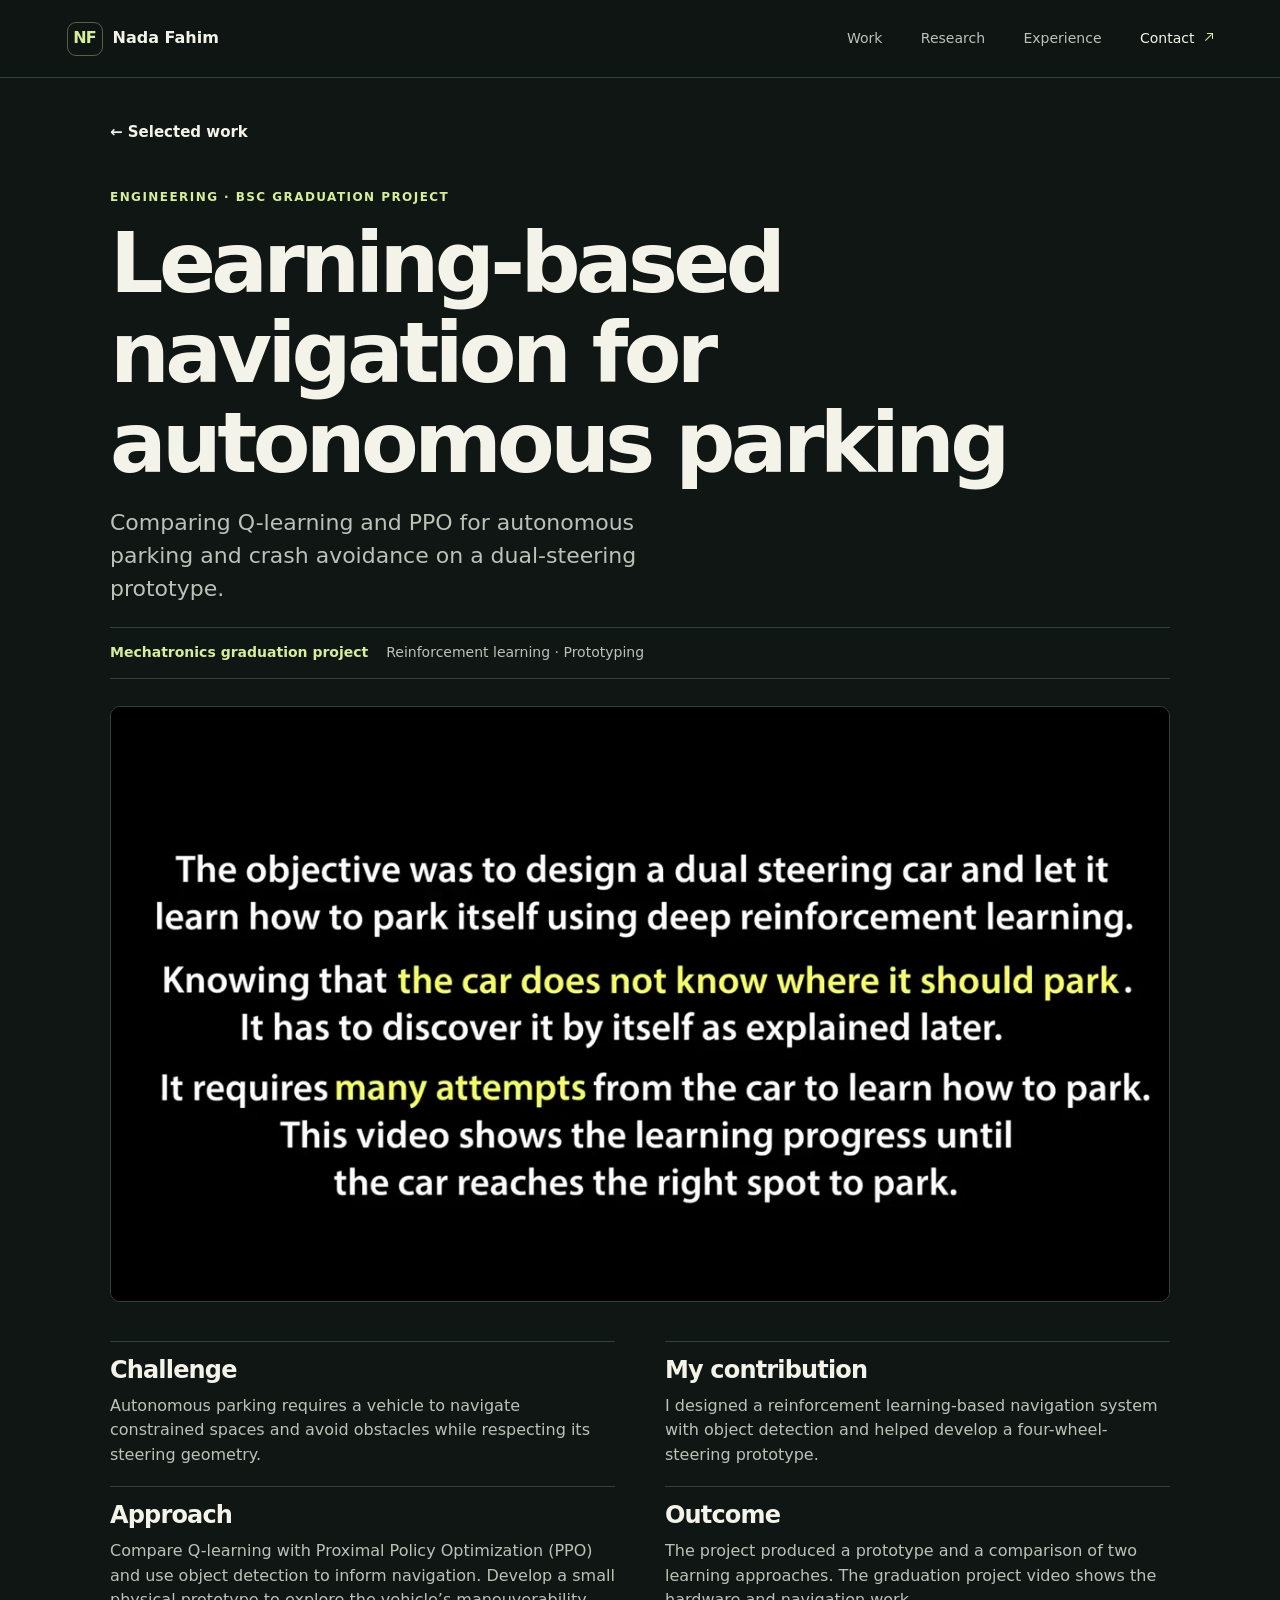
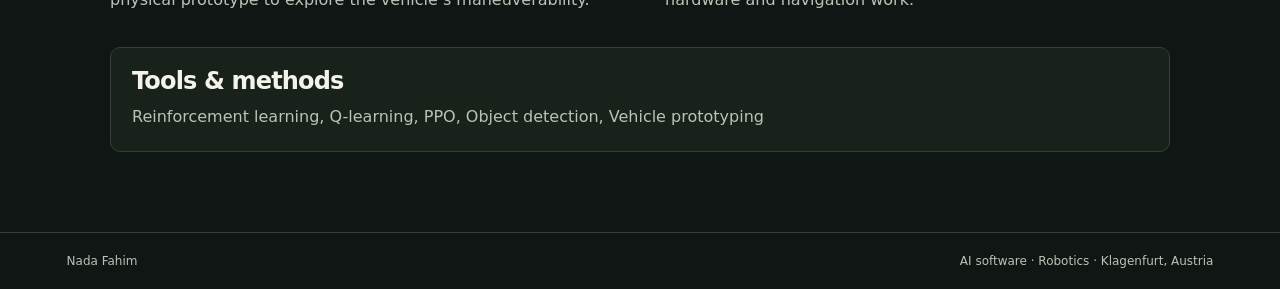
==== autonomous-parking.html @ fade5ad8 "Publish Nada Fahim portfolio" ====
<!doctype html><html lang="en"><head><meta charset="utf-8">
<meta name="viewport" content="width=device-width, initial-scale=1"><meta name="robots" content="noindex,nofollow">
<title>Learning-based navigation for autonomous parking | Nada Fahim</title><meta name="description" content="Nada Fahim · AI software developer, robotics engineer, and researcher based in Klagenfurt, Austria.">
<meta property="og:title" content="Learning-based navigation for autonomous parking | Nada Fahim"><meta property="og:description" content="Nada Fahim · AI software developer, robotics engineer, and researcher based in Klagenfurt, Austria.">
<link rel="icon" href="mark.svg" type="image/svg+xml"><link rel="stylesheet" href="style.css"></head>
<body><a class="skip" href="#main">Skip to content</a>
<header class="top"><div class="wrap top-inner"><a class="wordmark" href="index.html" aria-label="Nada Fahim, home"><span class="mark">NF</span><span>Nada Fahim</span></a><nav aria-label="Primary"><a href="index.html#work">Work</a><a href="index.html#research">Research</a><a href="index.html#experience">Experience</a><a class="nav-contact" href="index.html#contact">Contact <span class="arrow" aria-hidden="true"></span></a></nav></div></header>
<main id="main"><article class="case-page wrap"><a class="quiet back" href="index.html#work">← Selected work</a>
<header class="case-header"><p class="eyebrow">Engineering · BSc graduation project</p><h1>Learning-based navigation for autonomous parking</h1><p class="intro">Comparing Q-learning and PPO for autonomous parking and crash avoidance on a dual-steering prototype.</p></header>
<div class="case-meta"><strong>Mechatronics graduation project</strong><span>Reinforcement learning · Prototyping</span></div><div class="case-media"><video controls playsinline preload="none" poster="parking.webp" aria-label="Frame from the autonomous parking graduation project demonstration"><source src="parking-demo.mp4" type="video/mp4"><a href="parking-demo.mp4">Download the demonstration video</a></video></div>
<div class="case-details"><section><h2>Challenge</h2><p>Autonomous parking requires a vehicle to navigate constrained spaces and avoid obstacles while respecting its steering geometry.</p></section><section><h2>My contribution</h2><p>I designed a reinforcement learning-based navigation system with object detection and helped develop a four-wheel-steering prototype.</p></section>
<section><h2>Approach</h2><p>Compare Q-learning with Proximal Policy Optimization (PPO) and use object detection to inform navigation. Develop a small physical prototype to explore the vehicle’s maneuverability.</p></section><section><h2>Outcome</h2><p>The project produced a prototype and a comparison of two learning approaches. The graduation project video shows the hardware and navigation work.</p></section></div>
<div class="stack"><h2>Tools &amp; methods</h2><p>Reinforcement learning, Q-learning, PPO, Object detection, Vehicle prototyping</p></div></article></main>
<footer><div class="wrap footer-inner"><span>Nada Fahim</span><span>AI software · Robotics · Klagenfurt, Austria</span></div></footer></body></html>
---- style.css ----
:root{--bg:#101613;--panel:#19211b;--line:#334039;--ink:#f3f3ea;--muted:#bac3b7;--accent:#d7ed9c;--dark:#1b2511;--max:1320px;--gutter:clamp(22px,5.2vw,76px);color-scheme:dark}
*{box-sizing:border-box}html{scroll-behavior:smooth;scroll-padding-top:100px}body{margin:0;background:var(--bg);color:var(--ink);font-family:"Geist","DM Sans",system-ui,sans-serif;line-height:1.55}a{color:inherit;text-decoration:none}a:focus-visible{outline:2px solid var(--accent);outline-offset:5px}img,video{display:block;width:100%}figure,p,h1,h2,h3{margin:0}figure{min-width:0}p{color:var(--muted)}.wrap{width:min(calc(100% - var(--gutter)*2),var(--max));margin-inline:auto}.skip{position:absolute;top:12px;left:14px;z-index:10;padding:10px 15px;background:var(--accent);color:var(--dark);transform:translateY(-180%)}.skip:focus{transform:none}
.top{position:sticky;top:0;background:#101613f2;border-bottom:1px solid var(--line);z-index:3}.top-inner{height:77px;display:flex;justify-content:space-between;align-items:center;gap:22px}.wordmark{display:inline-flex;align-items:center;gap:10px;font-size:16px;font-weight:650;white-space:nowrap}.mark{display:grid;place-items:center;width:36px;height:34px;color:var(--accent);border:1px solid #536345;letter-spacing:-.06em;border-radius:9px}nav{display:flex;align-items:center;gap:clamp(15px,3vw,42px);font-size:14px;color:var(--muted)}nav a:hover,.quiet:hover,.social-link:hover{color:var(--accent)}.nav-contact{color:var(--ink)}.nav-contact span,.quiet span,.case-link span{margin-left:.35rem;color:var(--accent)}
.hero{padding:clamp(54px,7.8vw,114px) 0 clamp(58px,8vw,112px);display:grid;grid-template-columns:minmax(0,1.25fr) minmax(0,1fr);align-items:center;gap:clamp(30px,6vw,96px)}.eyebrow{font-size:12px;font-weight:650;letter-spacing:.12em;text-transform:uppercase;color:var(--accent);margin-bottom:13px}.eyebrow span{margin-inline:6px;color:var(--muted)}h1,h2,h3{font-weight:620;line-height:1.07;letter-spacing:-.055em}.hero h1{font-size:clamp(58px,8.25vw,120px);line-height:.97;margin:0 0 27px}.hero h1 em{font-style:normal;color:var(--accent)}.intro{font-size:clamp(17px,2vw,22px);max-width:540px;line-height:1.5}.actions,.socials{display:flex;align-items:center;gap:21px;flex-wrap:wrap}.actions{margin-top:30px}.button{display:inline-flex;align-items:center;justify-content:space-between;gap:23px;color:var(--dark);background:var(--accent);padding:13px 18px;border-radius:8px;font-size:15px;font-weight:700}.button:hover{background:#edf8d2}.quiet{font-size:15px;font-weight:650}.portrait{position:relative;isolation:isolate;max-width:480px;justify-self:end;width:100%;overflow:hidden;border:1px solid #66745f;border-radius:15px 15px 4px 4px;background:#27352d}.portrait img{height:clamp(335px,42vw,515px);object-fit:cover;object-position:center 36%;filter:saturate(.9)}.portrait figcaption{padding:13px 16px;display:flex;justify-content:space-between;gap:10px;background:#1d2720;color:var(--ink);font-size:13px;font-weight:650}.portrait figcaption span{color:var(--muted);font-weight:450}
.section{padding:clamp(42px,6vw,78px) 0;border-top:1px solid var(--line)}.section-head{margin-bottom:30px;display:flex;justify-content:space-between;align-items:end;gap:20px}.section-head h2,.contact h2{font-size:clamp(40px,5.5vw,69px)}.section-head>p{max-width:315px}.work-grid{display:grid;grid-template-columns:1fr 1fr;gap:22px;margin-top:22px}.case-card{overflow:hidden;border-radius:13px;border:1px solid var(--line);background:var(--panel);display:flex;flex-direction:column}.case-card.featured{display:grid;grid-template-columns:1.2fr 1fr;min-height:350px}.case-card figure{overflow:hidden;background:#243026}.case-card figure a{display:block;height:100%}.case-card figure img{height:100%;min-height:232px;aspect-ratio:16/8;object-fit:cover;transition:transform .5s ease}.case-card.featured figure img{min-height:350px}.case-card:hover img{transform:scale(1.035)}.card-body{display:flex;flex-direction:column;align-items:flex-start;padding:clamp(22px,3.7vw,51px);flex:1}.featured .card-body{justify-content:center}.card-body h3{font-size:clamp(25px,3.5vw,48px);margin-bottom:12px}.work-grid h3{font-size:clamp(24px,2.75vw,36px)}.card-body h3 a:hover,.publication-list a:hover{color:var(--accent)}.card-body>p:not(.eyebrow){margin-bottom:20px;max-width:466px}.case-link{display:inline-block;margin-top:auto;color:var(--accent);font-weight:650;font-size:14px}.case-link:hover{text-decoration:underline}
.experience-grid{display:grid;grid-template-columns:1.8fr 1fr;gap:clamp(30px,6vw,90px)}.experience-item{display:grid;grid-template-columns:150px 1fr;gap:14px;border-bottom:1px solid var(--line);padding:22px 0}.experience-item:first-child{padding-top:7px}.experience-item:last-child{border-bottom:0}.experience-item time,.org{color:var(--accent);font-size:14px}.experience-item h3,.skills h2,.research-grid h3{font-size:24px;letter-spacing:-.035em}.experience-item .org{margin:5px 0 9px}.skills{border:1px solid var(--line);background:var(--panel);border-radius:12px;padding:26px;height:fit-content}.skills article{margin-top:17px;padding-top:16px;border-top:1px solid var(--line)}.skills h3{font-size:16px;letter-spacing:0;margin-bottom:6px}.skills p{font-size:14px}
.research-grid{display:grid;grid-template-columns:1.25fr 1fr;gap:clamp(26px,7vw,88px)}.research-grid h3{margin-bottom:14px}.publication-list{list-style:none;margin:0;padding:0}.publication-list li,.degree{padding:14px 0;border-top:1px solid var(--line)}.publication-list p,.degree p{font-size:14px;margin-top:5px}.publication-list a span{color:var(--accent)}.contact{display:grid;grid-template-columns:1.25fr 1fr;gap:25px;align-items:center}.contact h2{color:var(--accent);margin-bottom:11px}.socials{gap:16px;margin-top:17px}.social-link{color:var(--muted);font-size:14px}.footer-inner{padding:19px 0;display:flex;justify-content:space-between;gap:12px;font-size:12px;color:var(--muted)}footer{border-top:1px solid var(--line)}
.case-page{max-width:1060px;padding:42px 0 80px}.case-header{padding:43px 0 22px}.case-header h1{font-size:clamp(40px,7vw,84px);margin-bottom:17px;max-width:920px}.case-meta{display:flex;gap:18px;color:var(--muted);font-size:14px;flex-wrap:wrap;border-block:1px solid var(--line);padding:14px 0;margin-bottom:27px}.case-meta strong{color:var(--accent)}.case-media video,.case-media img{border-radius:10px;border:1px solid var(--line);max-height:650px;object-fit:contain;background:#080c09}.case-media figure img{max-height:430px;object-fit:cover}.case-media figcaption{font-size:13px;color:var(--muted);margin-top:8px}.case-details{display:grid;grid-template-columns:1fr 1fr;gap:18px 50px;margin-top:39px}.case-details section{border-top:1px solid var(--line);padding-top:16px}.case-details h2,.stack h2{font-size:24px;margin-bottom:10px;letter-spacing:-.035em}.case-details .case-link{margin:12px 19px 0 0}.stack{margin-top:34px;border-radius:10px;border:1px solid var(--line);background:var(--panel);padding:21px}
@media(max-width:820px){.hero{grid-template-columns:1.1fr .9fr;gap:25px}.hero h1{font-size:clamp(44px,8.5vw,71px)}.case-card.featured{grid-template-columns:1fr 1fr}.experience-grid{grid-template-columns:1fr}.experience-item{grid-template-columns:135px 1fr}.top-inner{height:66px}}
@media(max-width:620px){.hero,.work-grid,.case-card.featured,.case-details,.research-grid,.contact{grid-template-columns:1fr}.hero{padding-top:40px;gap:30px}.hero h1{font-size:clamp(47px,11.5vw,74px)}.portrait{justify-self:start;max-width:none}.portrait img{height:clamp(310px,91vw,470px)}.section-head{display:block}.section-head>p{margin-top:9px}.case-card.featured figure img{min-height:190px}.case-card figure img{min-height:177px}.card-body{padding:24px}.experience-item{grid-template-columns:1fr;gap:4px}.top-inner{align-items:center;gap:9px}.wordmark>span:last-child{display:none}nav{gap:14px;font-size:12px}.nav-contact span{display:none}.footer-inner{flex-wrap:wrap}.case-header{padding-top:29px}}
@media(prefers-reduced-motion:reduce){*,*::before,*::after{scroll-behavior:auto!important;transition:none!important}}
.arrow{display:inline-block;width:9px;height:9px;position:relative;color:var(--accent);vertical-align:.04em}.arrow:before{content:"";position:absolute;top:0;right:0;width:5px;height:5px;border-top:1px solid;border-right:1px solid}.arrow:after{content:"";background:currentColor;position:absolute;width:1px;height:9px;top:0;left:4px;transform:rotate(45deg);transform-origin:center}.button .arrow{color:var(--dark)}
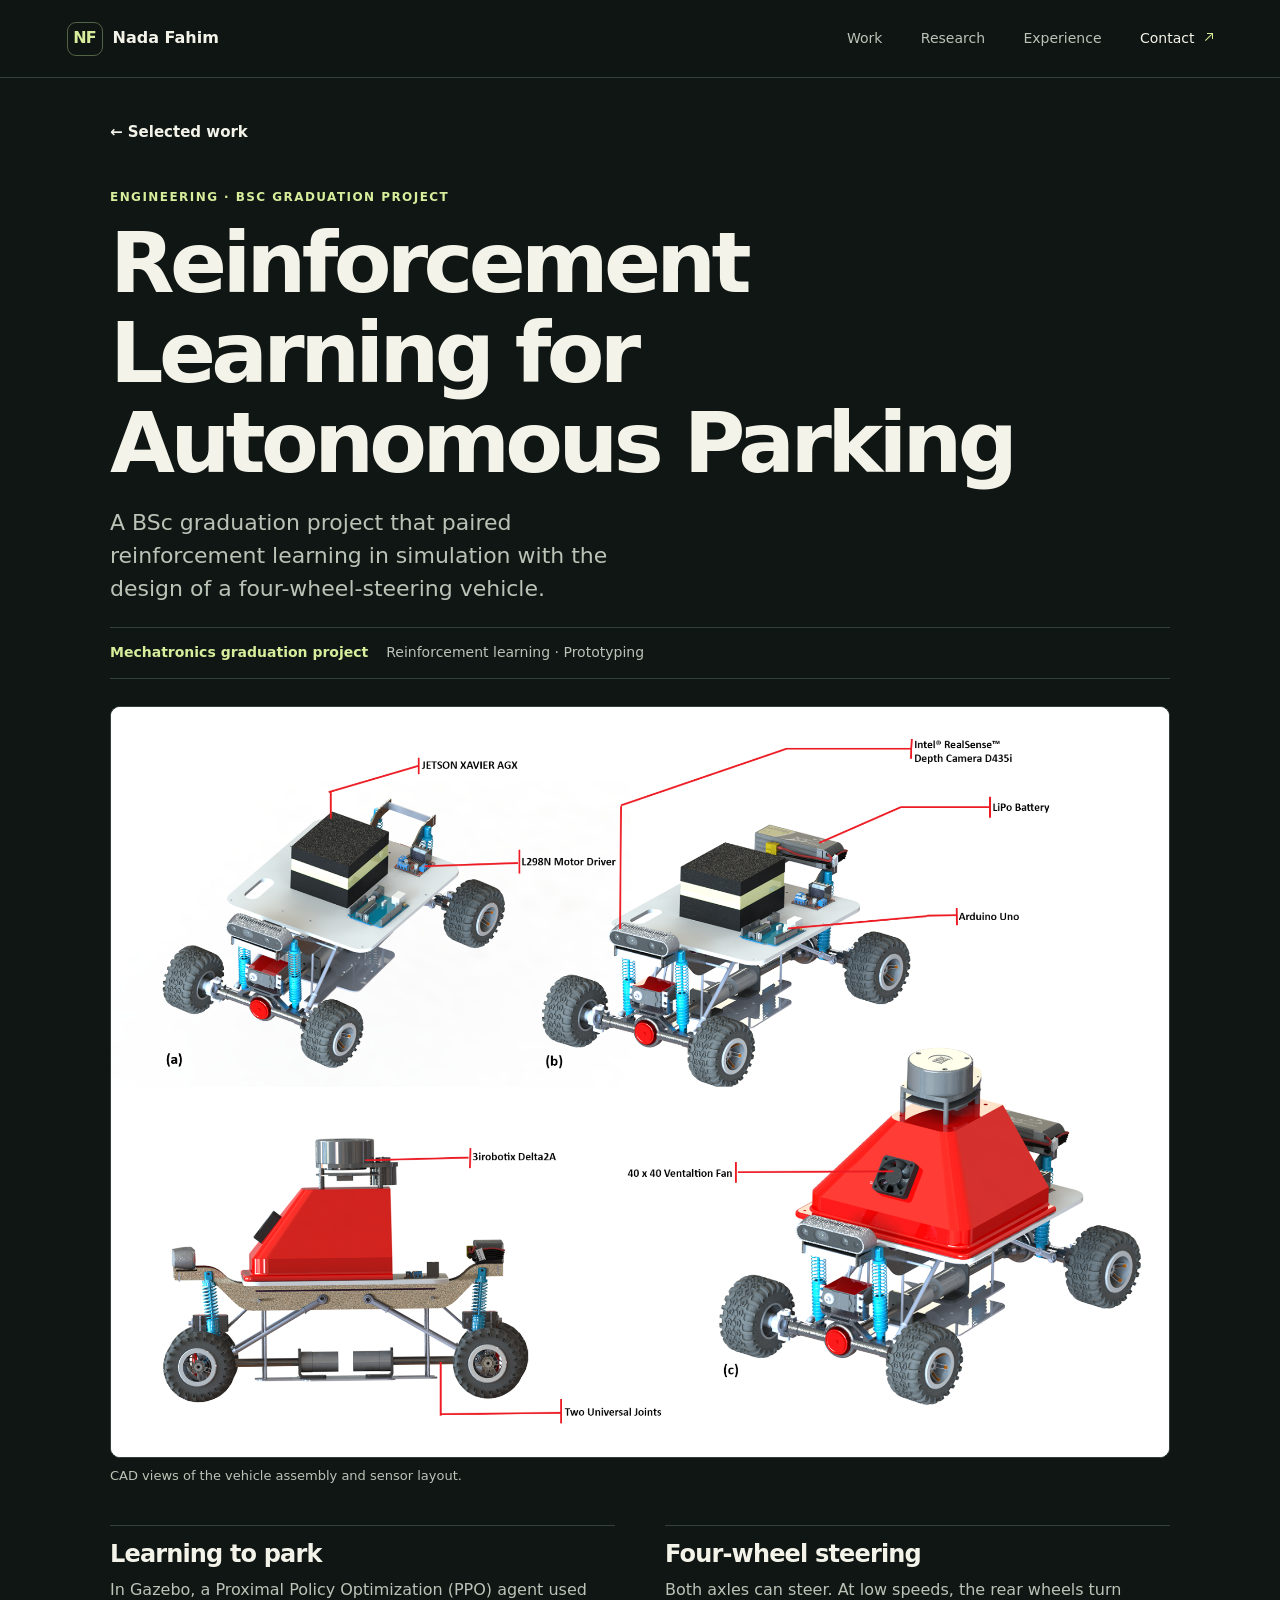
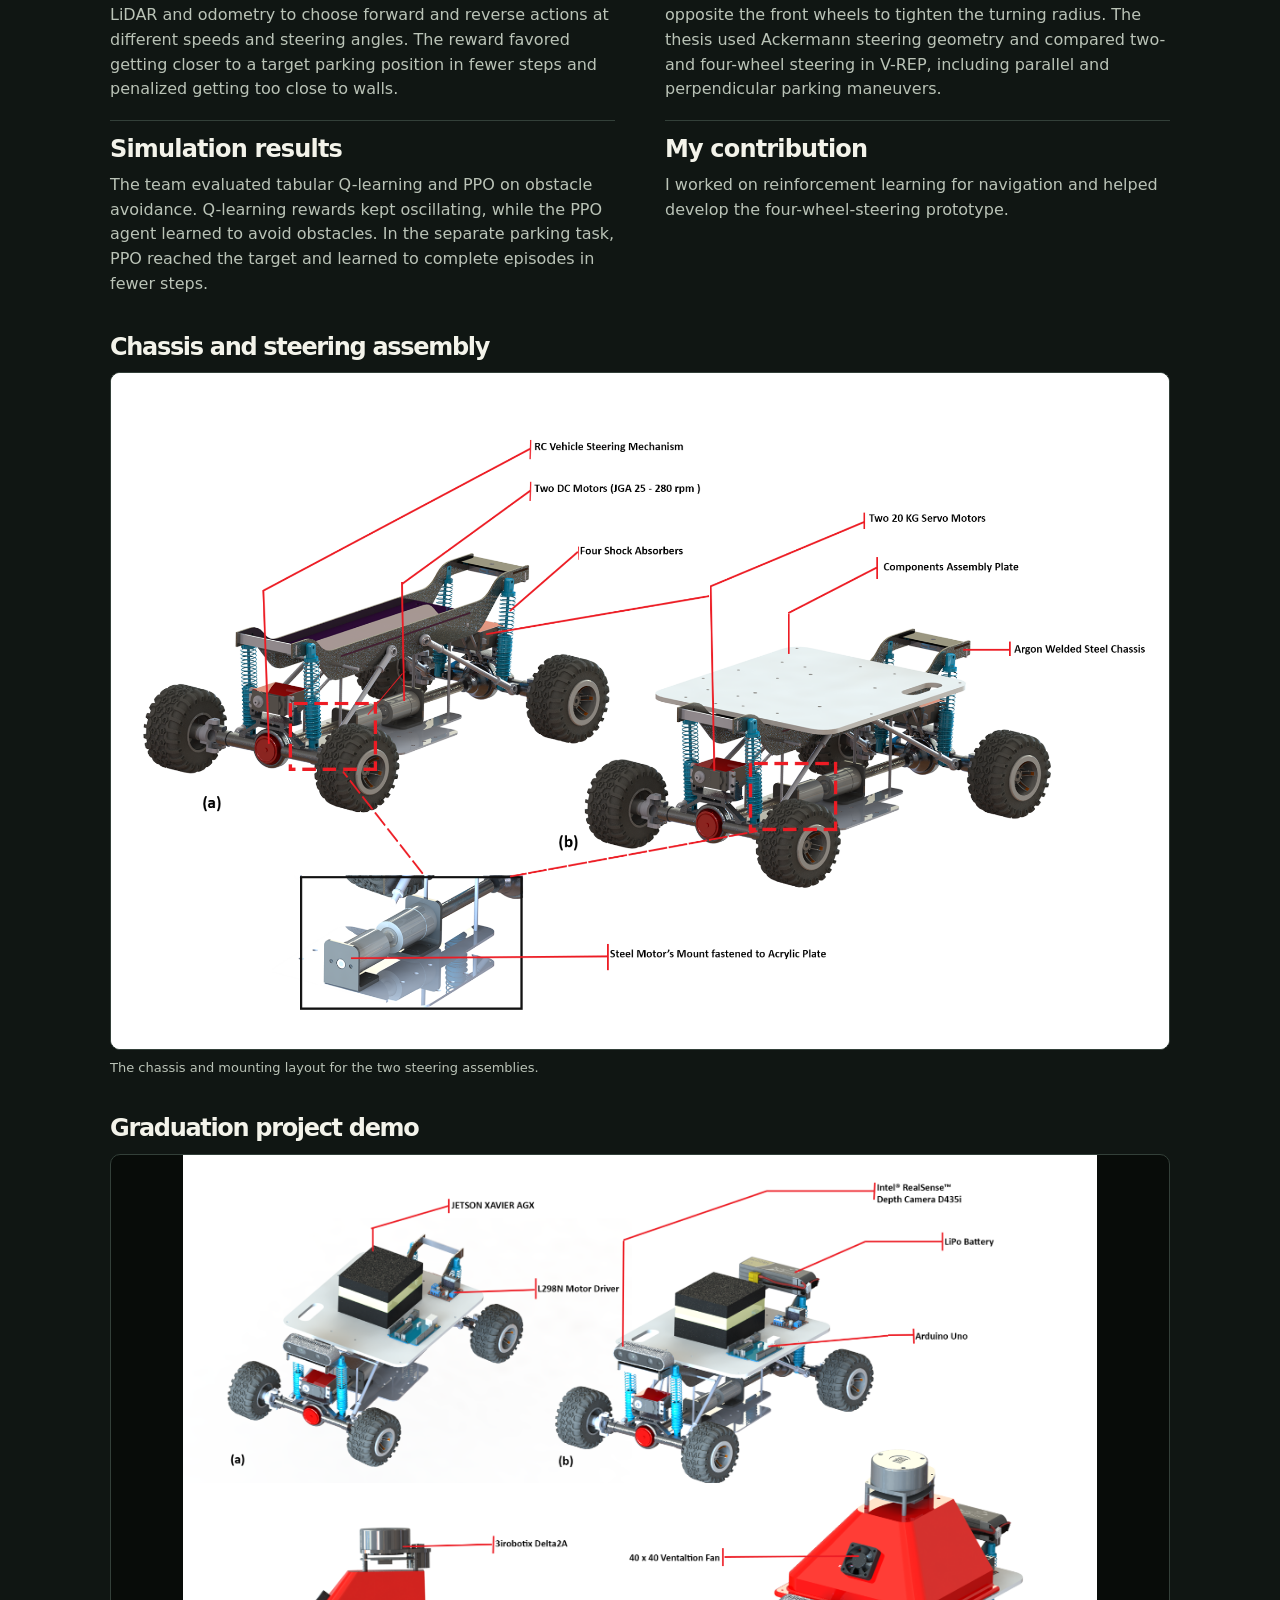
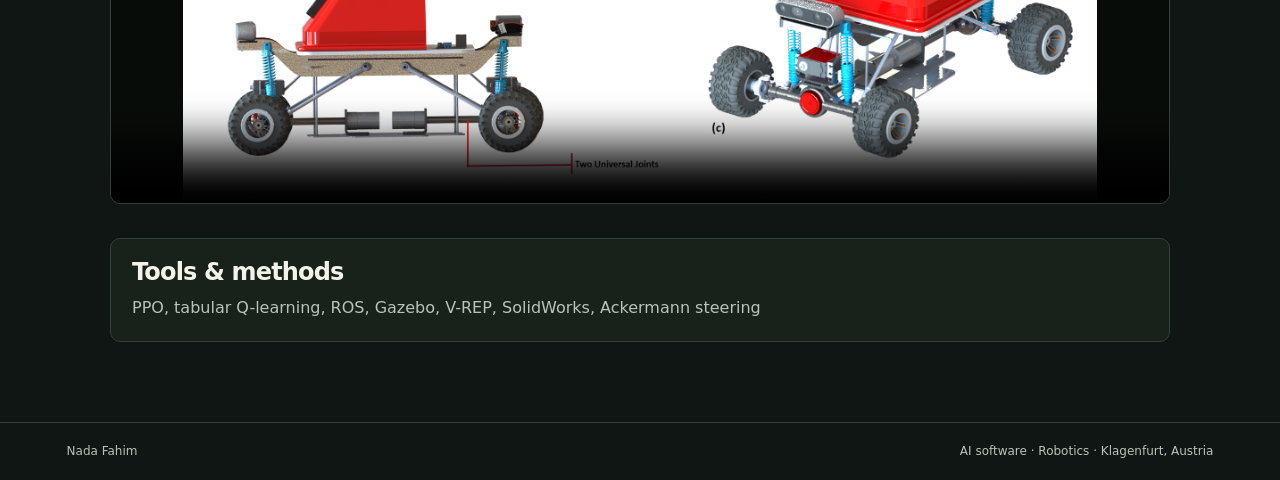
==== commit 5b2af33b: "Update reinforcement learning parking case study" ====
--- a/autonomous-parking.html
+++ b/autonomous-parking.html
@@ -1,14 +1,35 @@
 <!doctype html><html lang="en"><head><meta charset="utf-8">
 <meta name="viewport" content="width=device-width, initial-scale=1"><meta name="robots" content="noindex,nofollow">
-<title>Learning-based navigation for autonomous parking | Nada Fahim</title><meta name="description" content="Nada Fahim · AI software developer, robotics engineer, and researcher based in Klagenfurt, Austria.">
-<meta property="og:title" content="Learning-based navigation for autonomous parking | Nada Fahim"><meta property="og:description" content="Nada Fahim · AI software developer, robotics engineer, and researcher based in Klagenfurt, Austria.">
+<title>Reinforcement Learning for Autonomous Parking | Nada Fahim</title><meta name="description" content="A four-wheel-steering vehicle design and a PPO parking policy trained in Gazebo using LiDAR and odometry.">
+<meta property="og:title" content="Reinforcement Learning for Autonomous Parking | Nada Fahim"><meta property="og:description" content="A four-wheel-steering vehicle design and a PPO parking policy trained in Gazebo using LiDAR and odometry.">
 <link rel="icon" href="mark.svg" type="image/svg+xml"><link rel="stylesheet" href="style.css"></head>
 <body><a class="skip" href="#main">Skip to content</a>
 <header class="top"><div class="wrap top-inner"><a class="wordmark" href="index.html" aria-label="Nada Fahim, home"><span class="mark">NF</span><span>Nada Fahim</span></a><nav aria-label="Primary"><a href="index.html#work">Work</a><a href="index.html#research">Research</a><a href="index.html#experience">Experience</a><a class="nav-contact" href="index.html#contact">Contact <span class="arrow" aria-hidden="true"></span></a></nav></div></header>
 <main id="main"><article class="case-page wrap"><a class="quiet back" href="index.html#work">← Selected work</a>
-<header class="case-header"><p class="eyebrow">Engineering · BSc graduation project</p><h1>Learning-based navigation for autonomous parking</h1><p class="intro">Comparing Q-learning and PPO for autonomous parking and crash avoidance on a dual-steering prototype.</p></header>
-<div class="case-meta"><strong>Mechatronics graduation project</strong><span>Reinforcement learning · Prototyping</span></div><div class="case-media"><video controls playsinline preload="none" poster="parking.webp" aria-label="Frame from the autonomous parking graduation project demonstration"><source src="parking-demo.mp4" type="video/mp4"><a href="parking-demo.mp4">Download the demonstration video</a></video></div>
-<div class="case-details"><section><h2>Challenge</h2><p>Autonomous parking requires a vehicle to navigate constrained spaces and avoid obstacles while respecting its steering geometry.</p></section><section><h2>My contribution</h2><p>I designed a reinforcement learning-based navigation system with object detection and helped develop a four-wheel-steering prototype.</p></section>
-<section><h2>Approach</h2><p>Compare Q-learning with Proximal Policy Optimization (PPO) and use object detection to inform navigation. Develop a small physical prototype to explore the vehicle’s maneuverability.</p></section><section><h2>Outcome</h2><p>The project produced a prototype and a comparison of two learning approaches. The graduation project video shows the hardware and navigation work.</p></section></div>
-<div class="stack"><h2>Tools &amp; methods</h2><p>Reinforcement learning, Q-learning, PPO, Object detection, Vehicle prototyping</p></div></article></main>
+<header class="case-header"><p class="eyebrow">Engineering · BSc graduation project</p><h1>Reinforcement Learning for Autonomous Parking</h1><p class="intro">A BSc graduation project that paired reinforcement learning in simulation with the design of a four-wheel-steering vehicle.</p></header>
+<div class="case-meta"><strong>Mechatronics graduation project</strong><span>Reinforcement learning · Prototyping</span></div><div class="case-media">
+<figure>
+<a href="parking-vehicle-cad.png"><img src="parking-vehicle-cad.png" alt="Annotated CAD views of the four-wheel-steering vehicle with its depth camera, onboard computer, battery, and LiDAR" style="max-height: none; object-fit: contain; background: #fff"></a>
+<figcaption>CAD views of the vehicle assembly and sensor layout.</figcaption>
+</figure>
+</div>
+<div class="case-details">
+<section><h2>Learning to park</h2><p>In Gazebo, a Proximal Policy Optimization (PPO) agent used LiDAR and odometry to choose forward and reverse actions at different speeds and steering angles. The reward favored getting closer to a target parking position in fewer steps and penalized getting too close to walls.</p></section>
+<section><h2>Four-wheel steering</h2><p>Both axles can steer. At low speeds, the rear wheels turn opposite the front wheels to tighten the turning radius. The thesis used Ackermann steering geometry and compared two- and four-wheel steering in V-REP, including parallel and perpendicular parking maneuvers.</p></section>
+<section><h2>Simulation results</h2><p>The team evaluated tabular Q-learning and PPO on obstacle avoidance. Q-learning rewards kept oscillating, while the PPO agent learned to avoid obstacles. In the separate parking task, PPO reached the target and learned to complete episodes in fewer steps.</p></section>
+<section><h2>My contribution</h2><p>I worked on reinforcement learning for navigation and helped develop the four-wheel-steering prototype.</p></section>
+</div>
+<section class="case-media" style="margin-top: 38px" aria-labelledby="steering-title">
+<h2 id="steering-title" style="margin-bottom: 12px">Chassis and steering assembly</h2>
+<figure>
+<a href="parking-steering-cad.png"><img src="parking-steering-cad.png" alt="Annotated chassis CAD showing the front and rear steering assemblies, DC motors, servos, and suspension" loading="lazy" style="max-height: none; object-fit: contain; background: #fff"></a>
+<figcaption>The chassis and mounting layout for the two steering assemblies.</figcaption>
+</figure>
+</section>
+<section class="case-media" style="margin-top: 38px" aria-labelledby="demo-title">
+<h2 id="demo-title" style="margin-bottom: 12px">Graduation project demo</h2>
+<video controls playsinline preload="none" poster="parking-vehicle-cad.png" aria-label="Reinforcement learning and autonomous parking project video"><source src="parking-demo.mp4" type="video/mp4"><a href="parking-demo.mp4">Open the demonstration video</a></video>
+</section>
+<div class="stack"><h2>Tools &amp; methods</h2><p>PPO, tabular Q-learning, ROS, Gazebo, V-REP, SolidWorks, Ackermann steering</p></div>
+</article></main>
 <footer><div class="wrap footer-inner"><span>Nada Fahim</span><span>AI software · Robotics · Klagenfurt, Austria</span></div></footer></body></html>
